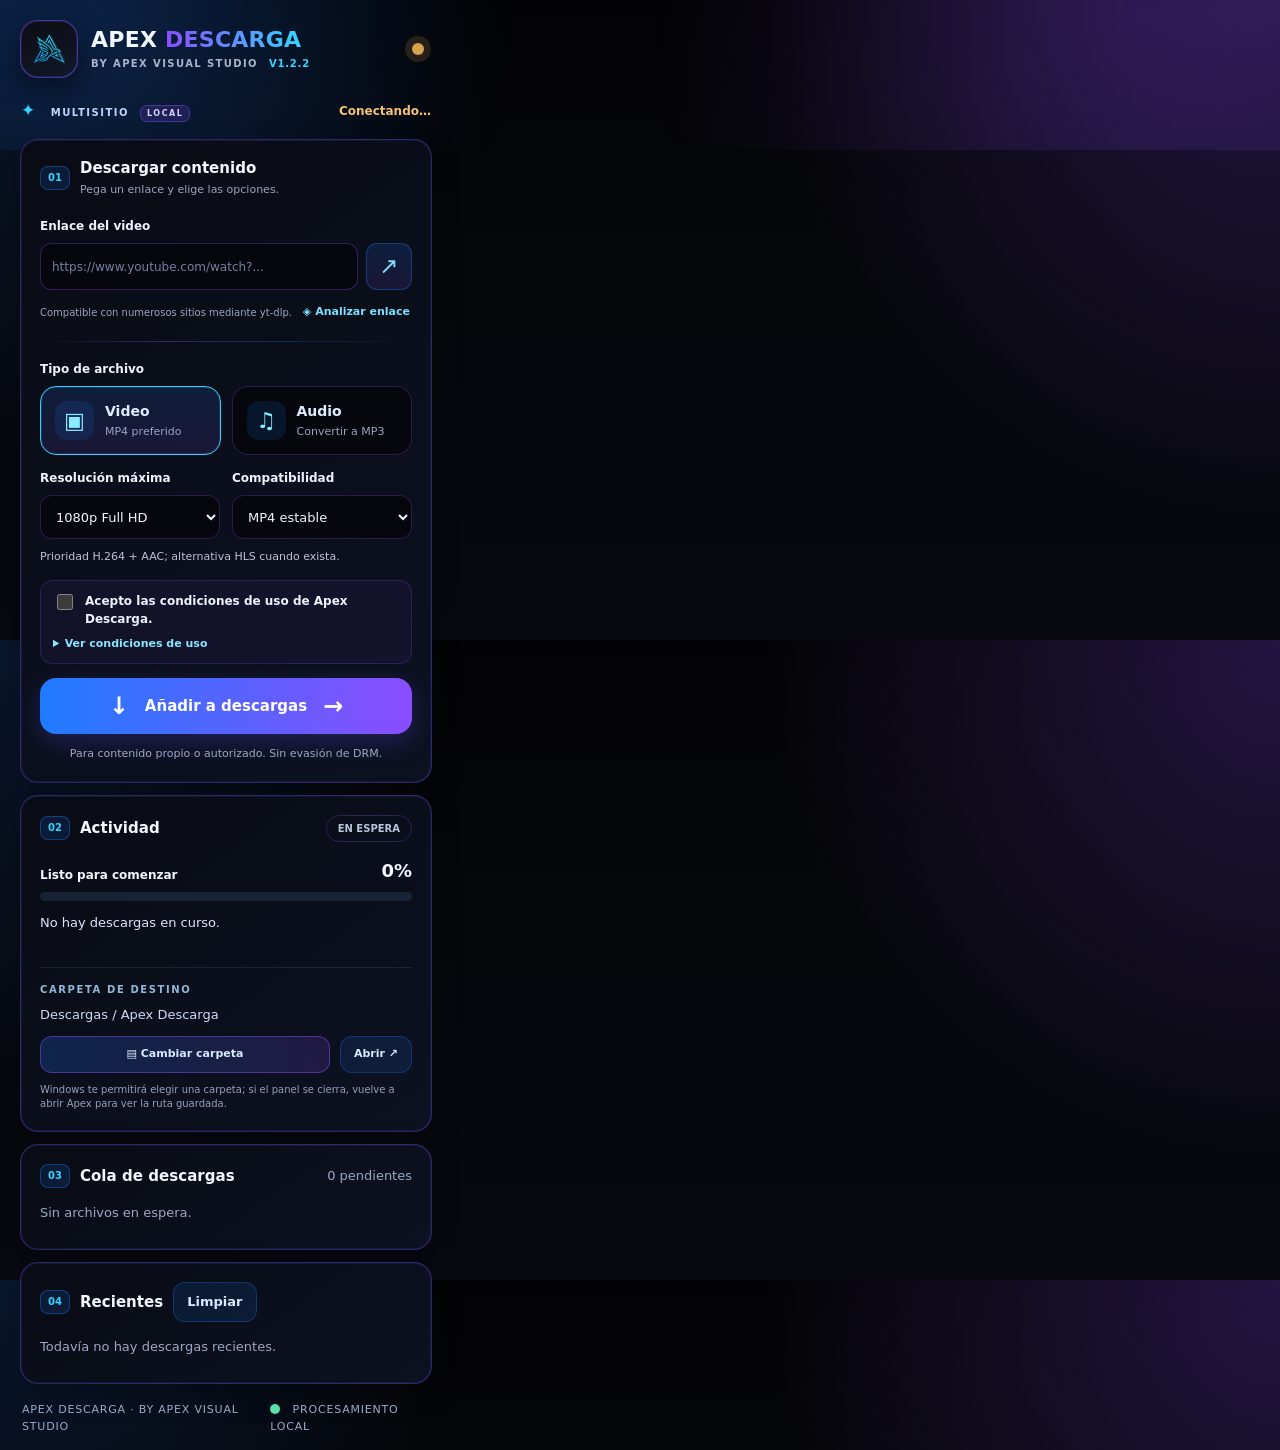
==== brave-windows/extension/popup.html @ 0d939097 "Add Apex Descarga Android 1.0.0-rc1 and Brave/Windows 1.2.2 sources, tests and legal notices" ====
<!doctype html>
<html lang="es">
<head>
  <meta charset="utf-8">
  <meta name="viewport" content="width=device-width, initial-scale=1">
  <meta name="color-scheme" content="dark">
  <title>Apex Descarga 1.2.2</title>
  <link rel="stylesheet" href="popup.css">
</head>
<body>
  <div class="halo" aria-hidden="true"></div>
  <main>
    <header class="topbar">
      <div class="brandmark" aria-hidden="true"><img src="icons/brand.png" alt=""></div>
      <div class="brand"><div class="brandname">APEX <span>DESCARGA</span></div><div class="subtitle">BY APEX VISUAL STUDIO <span class="version">V1.2.2</span></div></div>
      <div class="connection-dot" id="health" title="Comprobando conexión"></div>
    </header>
    <section class="topstatus" aria-label="Estado del sistema">
      <div><span class="spark">✦</span> MULTISITIO <span class="chip">LOCAL</span></div>
      <span class="connection" id="connection">Conectando…</span>
    </section>

    <section class="panel download-panel">
      <div class="heading"><span class="index">01</span><div><h2>Descargar contenido</h2><p>Pega un enlace y elige las opciones.</p></div></div>
      <label for="video-url" class="label">Enlace del video</label>
      <div class="url-row">
        <input id="video-url" type="url" maxlength="2000" spellcheck="false" autocomplete="off" placeholder="https://www.youtube.com/watch?..." />
        <button class="iconbtn" id="current-tab" type="button" title="Usar enlace de la pestaña activa" aria-label="Usar pestaña actual">↗</button>
      </div>
      <div class="link-actions"><span>Compatible con numerosos sitios mediante yt-dlp.</span><button id="analyze" type="button" class="textbutton">◈ Analizar enlace</button></div>

      <div id="preview" class="preview" hidden>
        <div class="preview-media"><img id="preview-image" alt="Miniatura del contenido" hidden/><div id="preview-fallback" class="preview-fallback">▶</div></div>
        <div class="preview-info"><span id="preview-site" class="preview-site">VISTA PREVIA</span><div id="preview-title" class="preview-title"></div><div id="preview-description" class="preview-description"></div><div id="preview-formats" class="preview-formats"></div></div>
      </div>
      <div class="separator"></div>
      <div class="label">Tipo de archivo</div>
      <div class="format-grid" role="group" aria-label="Tipo de archivo">
        <button id="format-mp4" class="format selected" aria-pressed="true" type="button"><span class="format-icon">▣</span><span><strong>Video</strong><small>MP4 preferido</small></span></button>
        <button id="format-mp3" class="format" aria-pressed="false" type="button"><span class="format-icon">♫</span><span><strong>Audio</strong><small>Convertir a MP3</small></span></button>
      </div>
      <div class="two-col">
        <div><label class="label" for="quality">Resolución máxima</label><select id="quality"><option value="best">Mejor disponible</option><option value="480">480p</option><option value="720">720p HD</option><option value="1080" selected>1080p Full HD</option><option value="2160">2160p 4K</option></select></div>
        <div><label class="label" for="mode">Compatibilidad</label><select id="mode"><option value="stable">MP4 estable</option><option value="compatible">Transporte HLS</option></select></div>
      </div>
      <p id="mode-help" class="explain">Prioridad H.264 + AAC; alternativa HLS cuando exista.</p>

      <div class="terms-box">
        <label class="terms-check"><input id="accept-terms" type="checkbox"> <span>Acepto las condiciones de uso de Apex Descarga.</span></label>
        <details class="terms-details">
          <summary>Ver condiciones de uso</summary>
          <div class="terms-copy">
            <p><strong>Uso autorizado:</strong> Apex Descarga se destina únicamente a guardar contenido propio o aquel que tengas permiso de descargar. No permite eludir DRM ni otras restricciones de acceso.</p>
            <p><strong>Privacidad:</strong> Apex Descarga y Apex Visual Studio no recopilan información personal para sus propios servidores, no incorporan telemetría ni venden datos de uso. Los enlaces procesados, la cola, el historial, las preferencias, la aceptación de estas condiciones y la ruta de descarga se guardan localmente en tu navegador o computadora para que la aplicación funcione. No se envían a servidores de Apex.</p>
            <p><strong>Sitios externos:</strong> al analizar o descargar contenido, yt-dlp contacta los sitios de origen, que pueden recibir solicitudes técnicas y aplicar sus propias políticas de privacidad. Las miniaturas también pueden cargarse desde servidores externos.</p>
            <p><strong>Seguridad:</strong> los archivos de terceros pueden contener contenido malicioso. Apex Visual Studio no garantiza que los archivos descargados estén libres de virus o malware y no asume responsabilidad por daños derivados de archivos de terceros, en la medida permitida por la ley. Revisa los archivos con tu antivirus antes de abrirlos. Este aviso no elimina los derechos de protección aplicables al usuario.</p>
          </div>
        </details>
      </div>

      <button id="download" class="primary" type="button"><span class="downicon">↓</span><span id="cta-label">Añadir a descargas</span><span class="arrow">→</span></button>
      <p class="legal">Para contenido propio o autorizado. Sin evasión de DRM.</p>
    </section>

    <section class="panel active-panel">
      <div class="heading horizontal"><span class="index">02</span><h2>Actividad</h2><span class="pill" id="job-pill">EN ESPERA</span></div>
      <div class="job-line"><span id="job-state">Listo para comenzar</span><span id="percent">0%</span></div>
      <div class="progress" role="progressbar" aria-label="Progreso de descarga" aria-valuemin="0" aria-valuemax="100" aria-valuenow="0" id="progress"><span id="bar"></span></div>
      <p id="job-detail" class="detail">No hay descargas en curso.</p>
      <div id="error" class="error" role="alert" hidden></div>
      <div id="file" class="file" hidden></div>
      <button id="cancel" type="button" class="outline danger" hidden>✕ Cancelar descarga actual</button>
      <div class="destination"><div class="destination-title">CARPETA DE DESTINO</div><div class="destination-row"><span id="folder" title="Ubicación de descargas">Descargas / Apex Descarga</span></div><div class="destination-actions"><button id="choose-folder" type="button" class="smallbtn choose-folder">▤ Cambiar carpeta</button><button id="open-folder" type="button" class="smallbtn">Abrir ↗</button></div><p class="destination-tip" id="folder-tip">Windows te permitirá elegir una carpeta; si el panel se cierra, vuelve a abrir Apex para ver la ruta guardada.</p></div>
    </section>

    <section class="panel queue-panel">
      <div class="heading horizontal"><span class="index">03</span><h2>Cola de descargas</h2><span id="queue-count" class="queue-count">0 pendientes</span></div>
      <div id="queue" class="queue-list"><p class="empty">Sin archivos en espera.</p></div>
      <div class="queue-tools"><button id="resume-queue" class="textbutton" type="button" hidden>▶ Reanudar cola</button><button id="clear-queue" class="textbutton muted" type="button" hidden>Vaciar cola</button></div>
    </section>

    <section class="panel history-panel">
      <div class="heading horizontal"><span class="index">04</span><h2>Recientes</h2><button id="clear-history" type="button" class="smallbtn">Limpiar</button></div>
      <div id="history" class="history"><p class="empty">Todavía no hay descargas recientes.</p></div>
    </section>
    <footer><span>APEX DESCARGA · BY APEX VISUAL STUDIO</span><span><i class="privacy-dot"></i> PROCESAMIENTO LOCAL</span></footer>
  </main>
  <script src="popup.js"></script>
</body>
</html>
---- brave-windows/extension/popup.css ----
:root{color-scheme:dark;--bg:#060608;--bg2:#0c0a12;--panel:#090c14;--panel2:#101423;--edge:#5f3cc8;--edge2:#1a81ff;--text:#f3f7ff;--muted:#99a4be;--aqua:#33d4ff;--blue:#1f7bff;--purple:#8a4dff;--good:#57e1a8;--bad:#ff7d93}
*{box-sizing:border-box}html,body{margin:0;padding:0}body{width:452px;max-height:640px;overflow:auto;background:radial-gradient(circle at 100% 0%,rgba(138,77,255,.24),transparent 36%),radial-gradient(circle at 0% 0%,rgba(31,123,255,.16),transparent 32%),linear-gradient(180deg,#030305,#06070b 45%,#080911 100%);color:var(--text);font:13px/1.5 system-ui,-apple-system,'Segoe UI',Arial,sans-serif}
button,input,select{font:inherit}button{cursor:pointer;transition:background .18s,border-color .18s,transform .14s,box-shadow .18s}button:active{transform:translateY(1px)}button:disabled{opacity:.5;cursor:not-allowed}button:focus-visible,input:focus-visible,select:focus-visible,summary:focus-visible{outline:2px solid #a28dff;outline-offset:2px}.halo{position:fixed;inset:0 0 auto 0;height:150px;pointer-events:none;background:radial-gradient(circle at 88% 10%,rgba(138,77,255,.18),transparent 42%),radial-gradient(circle at 8% 10%,rgba(31,123,255,.14),transparent 35%)}main{position:relative;padding:20px 20px 15px}.topbar{display:flex;align-items:center;gap:13px}.brandmark{width:58px;height:58px;border-radius:18px;display:grid;place-items:center;background:linear-gradient(160deg,#0d0d12,#11182a);border:1px solid rgba(138,77,255,.55);box-shadow:0 10px 28px rgba(0,0,0,.45),0 0 0 1px rgba(31,123,255,.16) inset}.brandmark img{width:40px;height:40px;object-fit:contain;border-radius:10px}.brand{flex:1;min-width:0}.brandname{font-weight:900;font-size:22px;letter-spacing:.25px;line-height:1.18}.brandname span{background:linear-gradient(90deg,var(--purple),var(--aqua));-webkit-background-clip:text;background-clip:text;color:transparent}.subtitle{font-size:10px;font-weight:780;color:#a9b3cc;letter-spacing:1.4px;margin-top:4px}.version{color:var(--aqua);letter-spacing:.8px;margin-left:6px}.connection-dot{width:12px;height:12px;margin-right:8px;border-radius:50%;background:#d8a14b;box-shadow:0 0 0 7px rgba(216,161,75,.16)}.connection-dot.good{background:var(--good);box-shadow:0 0 0 7px rgba(87,225,168,.12)}.connection-dot.bad{background:var(--bad);box-shadow:0 0 0 7px rgba(255,125,147,.12)}.topstatus{display:flex;align-items:center;justify-content:space-between;margin:20px 1px 15px;font-weight:800;font-size:10px;color:#bdd6ff;letter-spacing:1.5px}.spark{color:var(--aqua);font-size:17px;margin-right:9px}.chip{background:rgba(138,77,255,.16);color:#d9cfff;font-size:8px;border:1px solid rgba(138,77,255,.42);border-radius:7px;padding:3px 6px;margin-left:6px}.connection{font-size:12px;font-weight:600;color:#f6c271;letter-spacing:0}.connection.good{color:var(--good)}.connection.bad{color:var(--bad)}.panel{background:linear-gradient(145deg,rgba(9,12,20,.98),rgba(13,18,34,.98));border:1px solid rgba(138,77,255,.34);box-shadow:0 10px 28px rgba(0,0,0,.25),0 0 0 1px rgba(31,123,255,.12) inset;border-radius:18px;padding:19px;margin-bottom:12px}.heading{display:flex;align-items:center;gap:10px;margin-bottom:19px}.heading h2{font-size:15px;line-height:1.2;letter-spacing:.05px;margin:0;font-weight:760}.heading p{font-size:11px;color:var(--muted);margin:5px 0 0}.heading.horizontal{margin-bottom:15px}.index{font-size:10px;font-weight:850;color:var(--aqua);background:rgba(31,123,255,.14);border:1px solid rgba(31,123,255,.38);border-radius:8px;padding:5px 7px;line-height:1.2}.label{font-size:12px;font-weight:690;color:#edf3ff;display:block;margin:0 0 8px}.url-row{display:flex;gap:8px}.url-row input{flex:1;min-width:0;height:47px;background:#05070d;color:#eef5ff;border:1px solid rgba(138,77,255,.32);border-radius:11px;padding:0 11px;font-size:12px}.url-row input::placeholder{color:#7480a0}.iconbtn{min-width:46px;height:47px;border-radius:11px;background:linear-gradient(180deg,rgba(31,123,255,.16),rgba(138,77,255,.12));color:#84dfff;border:1px solid rgba(31,123,255,.35);font-size:23px}.iconbtn:hover{background:linear-gradient(180deg,rgba(31,123,255,.24),rgba(138,77,255,.2))}.link-actions{display:flex;align-items:center;justify-content:space-between;gap:8px;color:var(--muted);font-size:10px;margin:9px 0 15px}.link-actions span{flex:1}.textbutton{border:0;background:none;color:#7ae0ff;padding:5px 2px;font-weight:700;font-size:11px;white-space:nowrap}.textbutton:hover{text-decoration:underline;color:#bdefff}.textbutton.muted{color:#aeb7ce}.preview{display:flex;gap:12px;padding:10px;background:#070b13;border:1px solid rgba(31,123,255,.32);border-radius:13px;margin:4px 0 15px}.preview[hidden]{display:none}.preview-media{width:107px;height:74px;border-radius:9px;background:#10182a;overflow:hidden;flex-shrink:0;display:grid;place-items:center}.preview-media img{height:100%;width:100%;object-fit:cover}.preview-fallback{font-size:28px;color:#9fe7ff}.preview-title{font-weight:760;font-size:13px}.preview-description,.preview-formats{font-size:10px;color:#9db0d5;margin-top:3px}.preview-site{display:inline-block;font-size:9px;letter-spacing:1px;font-weight:800;background:rgba(138,77,255,.14);color:#decfff;border:1px solid rgba(138,77,255,.3);padding:3px 6px;border-radius:999px;margin-bottom:7px}.separator{height:1px;background:linear-gradient(90deg,transparent,rgba(138,77,255,.35),rgba(31,123,255,.25),transparent);margin:10px 0 18px}.format-grid{display:grid;grid-template-columns:1fr 1fr;gap:11px;margin-bottom:14px}.format{display:flex;align-items:center;gap:11px;justify-content:flex-start;padding:14px 14px;border-radius:16px;border:1px solid rgba(138,77,255,.28);background:#05070d;color:#dceeff;text-align:left}.format:hover{border-color:rgba(31,123,255,.45)}.format.selected{background:linear-gradient(180deg,rgba(31,123,255,.15),rgba(138,77,255,.12));border-color:#31cfff;box-shadow:0 0 0 1px rgba(49,207,255,.16) inset}.format-icon{width:39px;height:39px;display:grid;place-items:center;border-radius:12px;background:rgba(31,123,255,.13);color:#86ecff;font-size:22px}.format strong{display:block;font-size:14px;font-weight:760}.format small{display:block;color:var(--muted);font-size:11px;margin-top:2px}.two-col{display:grid;grid-template-columns:1fr 1fr;gap:12px;margin-bottom:10px}select{width:100%;height:44px;background:#05070d;color:#edf5ff;border:1px solid rgba(138,77,255,.28);border-radius:12px;padding:0 11px}.explain{margin:0 0 14px;font-size:11px;color:#b9c4db}.terms-box{margin:0 0 14px;padding:11px 12px;border:1px solid rgba(138,77,255,.24);background:rgba(138,77,255,.06);border-radius:13px}.terms-check{display:flex;gap:9px;align-items:flex-start;font-size:12px;font-weight:650;color:#ecf4ff}.terms-check input{margin-top:2px;accent-color:#8a4dff}.terms-details{margin-top:8px}.terms-details summary{cursor:pointer;color:#8ae5ff;font-size:11px;font-weight:700}.terms-copy{font-size:11px;color:#cbd4e7;margin-top:8px}.terms-copy p{margin:0 0 8px}.primary{width:100%;height:56px;border:0;border-radius:16px;background:linear-gradient(90deg,var(--blue),var(--purple));color:#fff;font-size:15px;font-weight:860;display:flex;align-items:center;justify-content:center;gap:16px;box-shadow:0 8px 24px rgba(90,84,255,.25)}.primary:hover{filter:brightness(1.06)}.primary:disabled{filter:saturate(.8);opacity:.65}.downicon,.arrow{font-size:24px;line-height:1}.legal{font-size:11px;color:#9ca9c7;text-align:center;margin:12px 4px 0}.pill{margin-left:auto;border:1px solid rgba(138,77,255,.28);border-radius:999px;padding:5px 11px;font-size:10px;font-weight:800;color:#b6c4e0}.pill.running{color:#85ecff;border-color:rgba(31,123,255,.45)}.pill.done{color:var(--good);border-color:rgba(87,225,168,.35)}.pill.error,.pill.cancelled{color:var(--bad);border-color:rgba(255,125,147,.35)}.job-line{display:flex;align-items:flex-end;justify-content:space-between;font-size:12px;font-weight:760;margin-bottom:8px}.job-line span:last-child{font-size:18px}.progress{height:9px;background:#182235;border-radius:999px;overflow:hidden}.progress span{display:block;height:100%;width:0;background:linear-gradient(90deg,var(--blue),var(--purple),var(--aqua))}.detail{min-height:38px;margin:12px 0 0;color:#dbe5ff}.error{margin-top:10px;padding:12px 13px;border-radius:14px;background:#5b1e31;color:#ffd4da;border:1px solid #97304c}.file{margin-top:10px;padding:8px 10px;border-radius:11px;background:rgba(87,225,168,.12);color:#c9ffea;border:1px solid rgba(87,225,168,.28)}.outline{margin-top:11px;width:100%;height:42px;border-radius:12px;background:transparent;color:#f2f6ff;border:1px solid rgba(255,255,255,.2)}.outline.danger{border-color:rgba(255,125,147,.35);color:#ffd7de}.destination{margin-top:16px;padding-top:14px;border-top:1px solid rgba(255,255,255,.08)}.destination-title{font-size:10px;letter-spacing:1.6px;color:#8fb8d8;font-weight:850;margin-bottom:8px}.destination-row{display:flex;align-items:center;justify-content:space-between;gap:9px}#folder{display:block;white-space:nowrap;overflow:hidden;text-overflow:ellipsis;color:#cfdaf2}.smallbtn,.removebtn{border:1px solid rgba(31,123,255,.3);background:rgba(31,123,255,.12);color:#d6ecff;border-radius:12px;padding:9px 13px;font-weight:760}.smallbtn:hover,.removebtn:hover{background:rgba(31,123,255,.18)}.queue-item,.history-item{display:flex;gap:10px;align-items:flex-start;padding:9px 0;border-top:1px solid rgba(255,255,255,.06)}.queue-item:first-child,.history-item:first-child{border-top:0;padding-top:0}.queue-no{width:23px;height:23px;display:grid;place-items:center;border-radius:999px;background:rgba(31,123,255,.15);color:#8ee9ff;font-size:11px;font-weight:900;flex-shrink:0}.queue-name,.history-main{min-width:0;flex:1}.queue-title,.history-title{font-weight:700;white-space:nowrap;overflow:hidden;text-overflow:ellipsis}.queue-sub,.history-meta{font-size:10px;color:#9aa8c5;margin-top:2px}.queue-tools{display:flex;justify-content:space-between;gap:8px;margin-top:6px}.history-bullet{width:10px;height:10px;border-radius:999px;background:var(--good);margin-top:5px;flex-shrink:0}.history-bullet.error,.history-bullet.cancelled{background:var(--bad)}.empty{color:#9aa7c6;margin:8px 0}.queue-count{margin-left:auto;color:#9aa9c5}footer{display:flex;justify-content:space-between;align-items:center;padding:6px 2px 0;color:#9aabc8;font-size:11px;letter-spacing:.8px}.privacy-dot{display:inline-block;width:10px;height:10px;border-radius:50%;background:var(--good);margin-right:8px;vertical-align:-1px}::-webkit-scrollbar{width:10px}::-webkit-scrollbar-thumb{background:linear-gradient(180deg,rgba(31,123,255,.4),rgba(138,77,255,.4));border-radius:999px}
/* Apex Descarga 1.2.2 - privacy and destination controls */
.terms-copy{max-height:245px;overflow-y:auto;padding-right:5px;line-height:1.55}
.terms-copy p{margin-bottom:11px}
.terms-copy strong{color:#e0d2ff}
.terms-check input{min-width:16px;min-height:16px}
.destination-actions{display:flex;justify-content:flex-end;gap:10px;margin-top:12px}
.destination-actions .smallbtn{font-size:11px}
.destination-actions .choose-folder{background:linear-gradient(90deg,rgba(31,123,255,.22),rgba(138,77,255,.16));border-color:rgba(138,77,255,.48);flex:1}
.destination-tip{font-size:10px;color:#93a2bb;line-height:1.45;margin:10px 0 0}
@media (max-width:390px){.destination-actions{flex-wrap:wrap}}
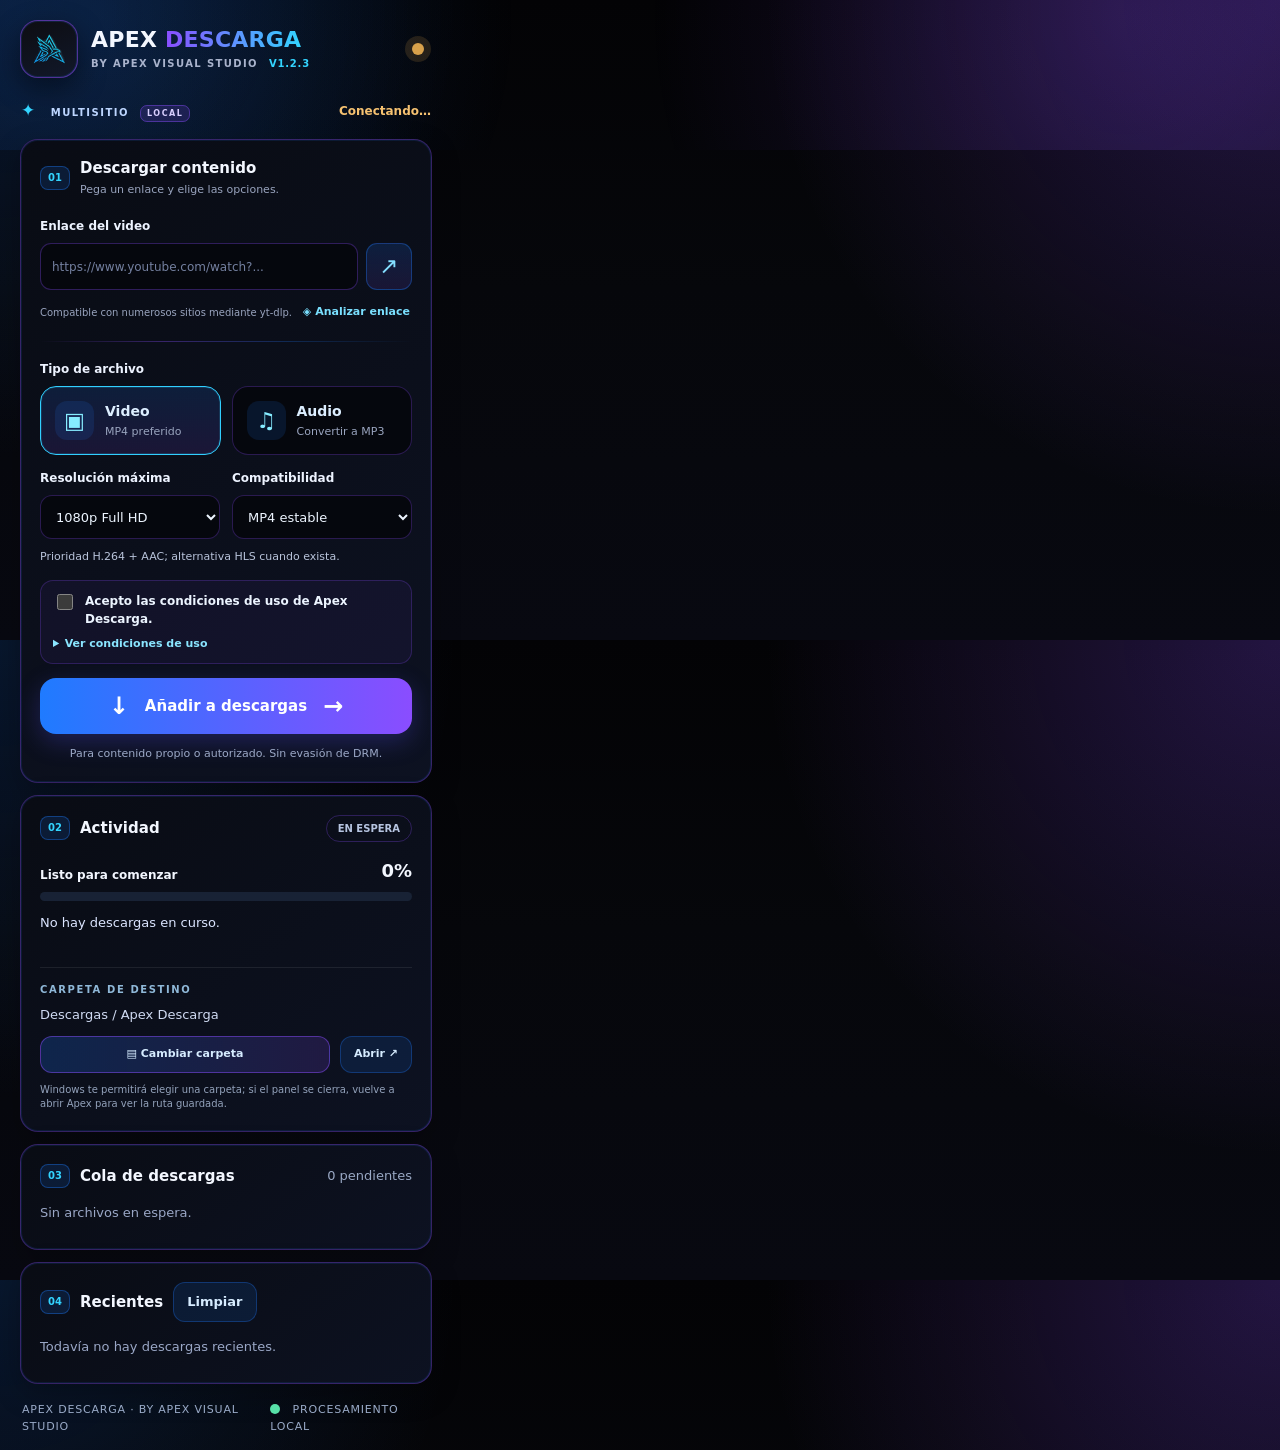
==== commit 91ada5e8: "chore(brave): prepare 1.2.3 version and native error guidance" ====
--- a/brave-windows/extension/popup.html
+++ b/brave-windows/extension/popup.html
@@ -4,7 +4,7 @@
   <meta charset="utf-8">
   <meta name="viewport" content="width=device-width, initial-scale=1">
   <meta name="color-scheme" content="dark">
-  <title>Apex Descarga 1.2.2</title>
+  <title>Apex Descarga 1.2.3</title>
   <link rel="stylesheet" href="popup.css">
 </head>
 <body>
@@ -12,7 +12,7 @@
   <main>
     <header class="topbar">
       <div class="brandmark" aria-hidden="true"><img src="icons/brand.png" alt=""></div>
-      <div class="brand"><div class="brandname">APEX <span>DESCARGA</span></div><div class="subtitle">BY APEX VISUAL STUDIO <span class="version">V1.2.2</span></div></div>
+      <div class="brand"><div class="brandname">APEX <span>DESCARGA</span></div><div class="subtitle">BY APEX VISUAL STUDIO <span class="version">V1.2.3</span></div></div>
       <div class="connection-dot" id="health" title="Comprobando conexión"></div>
     </header>
     <section class="topstatus" aria-label="Estado del sistema">
@@ -68,6 +68,7 @@
       <div class="progress" role="progressbar" aria-label="Progreso de descarga" aria-valuemin="0" aria-valuemax="100" aria-valuenow="0" id="progress"><span id="bar"></span></div>
       <p id="job-detail" class="detail">No hay descargas en curso.</p>
       <div id="error" class="error" role="alert" hidden></div>
+      <p id="native-help" class="detail" hidden>La conexión con Windows fue rechazada. Comprueba el ID de esta extensión en brave://extensions y ejecuta REPARAR_APEX.cmd desde la carpeta brave-windows de Apex Descarga 1.2.3. La reparación solicita confirmación y crea un respaldo.</p>
       <div id="file" class="file" hidden></div>
       <button id="cancel" type="button" class="outline danger" hidden>✕ Cancelar descarga actual</button>
       <div class="destination"><div class="destination-title">CARPETA DE DESTINO</div><div class="destination-row"><span id="folder" title="Ubicación de descargas">Descargas / Apex Descarga</span></div><div class="destination-actions"><button id="choose-folder" type="button" class="smallbtn choose-folder">▤ Cambiar carpeta</button><button id="open-folder" type="button" class="smallbtn">Abrir ↗</button></div><p class="destination-tip" id="folder-tip">Windows te permitirá elegir una carpeta; si el panel se cierra, vuelve a abrir Apex para ver la ruta guardada.</p></div>
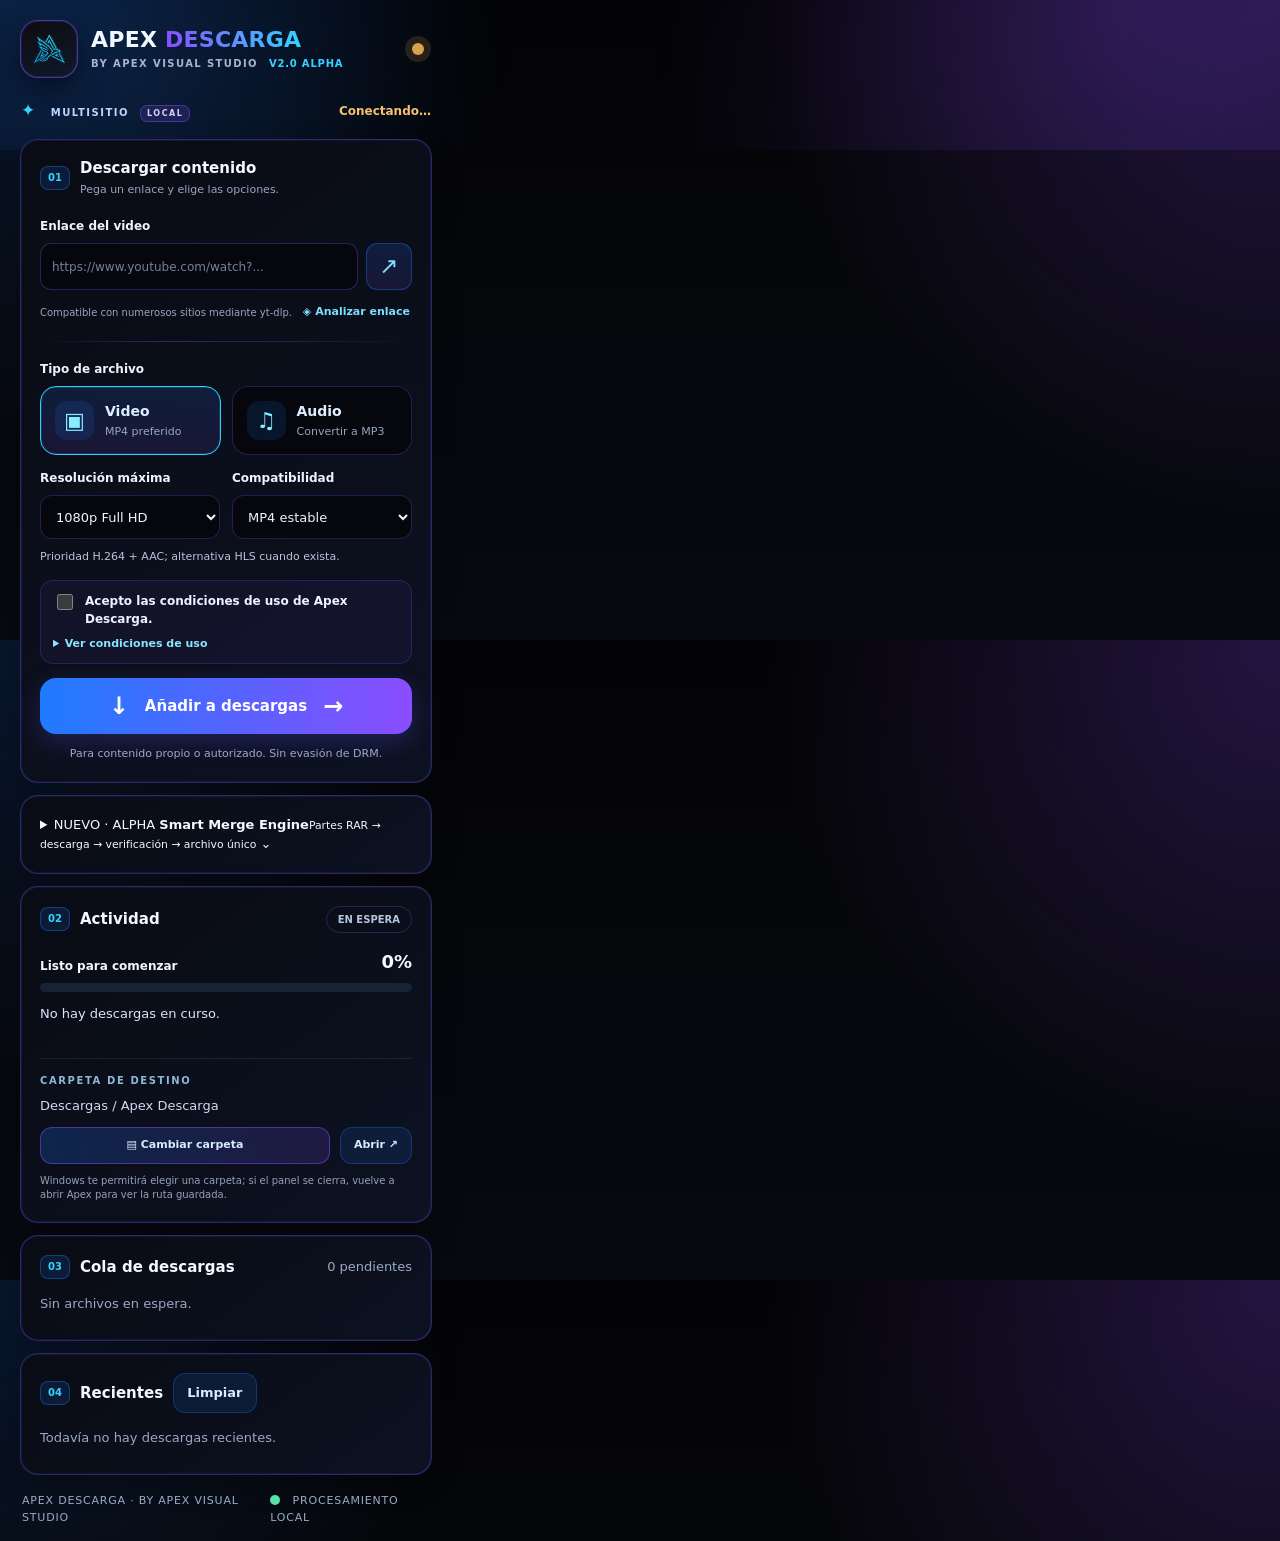
==== commit 373d19db: "feat(ui): add expandable Smart Merge panel without removing existing MP4/MP3 interface" ====
--- a/brave-windows/extension/popup.html
+++ b/brave-windows/extension/popup.html
@@ -4,7 +4,7 @@
   <meta charset="utf-8">
   <meta name="viewport" content="width=device-width, initial-scale=1">
   <meta name="color-scheme" content="dark">
-  <title>Apex Descarga 1.2.3</title>
+  <title>Apex Descarga 2.0 Alpha 1</title>
   <link rel="stylesheet" href="popup.css">
 </head>
 <body>
@@ -12,7 +12,7 @@
   <main>
     <header class="topbar">
       <div class="brandmark" aria-hidden="true"><img src="icons/brand.png" alt=""></div>
-      <div class="brand"><div class="brandname">APEX <span>DESCARGA</span></div><div class="subtitle">BY APEX VISUAL STUDIO <span class="version">V1.2.3</span></div></div>
+      <div class="brand"><div class="brandname">APEX <span>DESCARGA</span></div><div class="subtitle">BY APEX VISUAL STUDIO <span class="version">V2.0 ALPHA</span></div></div>
       <div class="connection-dot" id="health" title="Comprobando conexión"></div>
     </header>
     <section class="topstatus" aria-label="Estado del sistema">
@@ -62,13 +62,51 @@
       <p class="legal">Para contenido propio o autorizado. Sin evasión de DRM.</p>
     </section>
 
+
+    <details class="panel sm-panel" id="sm-panel">
+      <summary class="sm-toggle">
+        <span class="sm-badge">NUEVO · ALPHA</span>
+        <span class="sm-toggle-text"><strong>Smart Merge Engine</strong><small>Partes RAR → descarga → verificación → archivo único</small></span>
+        <span class="sm-arrow">⌄</span>
+      </summary>
+      <div class="sm-content">
+        <p class="sm-note">Motor local para enlaces públicos de <strong>MediaFire</strong>. Reconstruye en tu Windows con <strong>7-Zip</strong>. No crea un enlace web ni evita límites del proveedor.</p>
+        <label class="label" for="sm-urls">Enlaces de partes RAR (2 a 100, uno por línea)</label>
+        <textarea id="sm-urls" placeholder="https://www.mediafire.com/file/.../archivo.part01.rar/file&#10;https://www.mediafire.com/file/.../archivo.part02.rar/file" rows="5" spellcheck="false" maxlength="205000"></textarea>
+        <div class="sm-actions">
+          <span id="sm-count" class="sm-counter">0 enlaces</span>
+          <button id="sm-analyze" class="sm-button" type="button">◈ Analizar partes</button>
+        </div>
+        <div id="sm-analysis" class="sm-analysis" hidden></div>
+        <div class="sm-grid">
+          <div><label class="label" for="sm-parallel">En paralelo</label>
+          <select id="sm-parallel"><option value="1">1 parte</option><option value="2" selected>2 partes</option><option value="3">3 partes</option><option value="4">4 partes</option></select></div>
+          <div><label class="label" for="sm-output">Archivo final</label>
+          <select id="sm-output"><option value="zip">ZIP único</option><option value="7z">7z único</option></select></div>
+        </div>
+        <label class="sm-check"><input id="sm-cleanup" type="checkbox"> Eliminar temporales <strong>solo tras verificar</strong> el archivo final</label>
+        <label class="sm-check"><input id="sm-rights" type="checkbox"> Tengo autorización para obtener y reconstruir estos archivos.</label>
+        <button id="sm-start" type="button" class="primary sm-start" disabled><span>⇣</span> Descargar y unificar <span>→</span></button>
+        <div id="sm-progress-block" class="sm-progress-block" hidden>
+          <div class="sm-progress-head"><strong id="sm-state">Preparando…</strong><span id="sm-percent">—</span></div>
+          <div class="progress sm-track" role="progressbar" aria-label="Progreso global Smart Merge" aria-valuemin="0" aria-valuemax="100" id="sm-progress"><span id="sm-bar"></span></div>
+          <p class="sm-stage" id="sm-stage">Preparando el motor local...</p>
+          <div class="sm-data"><span id="sm-parts">Partes: —</span><span id="sm-speed">Velocidad: —</span><span id="sm-eta">Tiempo: —</span></div>
+          <div class="sm-result" id="sm-result" hidden></div>
+          <button class="sm-button sm-cancel" type="button" id="sm-cancel" hidden>✕ Cancelar unificación</button>
+        </div>
+        <p class="sm-error" id="sm-error" role="alert" hidden></p>
+        <div class="sm-server-note">◈ <strong>Descarga única mediante servidor:</strong> opción futura, requiere infraestructura autorizada. Esta Alpha produce un archivo local, no una URL pública.</div>
+      </div>
+    </details>
+
     <section class="panel active-panel">
       <div class="heading horizontal"><span class="index">02</span><h2>Actividad</h2><span class="pill" id="job-pill">EN ESPERA</span></div>
       <div class="job-line"><span id="job-state">Listo para comenzar</span><span id="percent">0%</span></div>
       <div class="progress" role="progressbar" aria-label="Progreso de descarga" aria-valuemin="0" aria-valuemax="100" aria-valuenow="0" id="progress"><span id="bar"></span></div>
       <p id="job-detail" class="detail">No hay descargas en curso.</p>
       <div id="error" class="error" role="alert" hidden></div>
-      <p id="native-help" class="detail" hidden>La conexión con Windows fue rechazada. Comprueba el ID de esta extensión en brave://extensions y ejecuta REPARAR_APEX.cmd desde la carpeta brave-windows de Apex Descarga 1.2.3. La reparación solicita confirmación y crea un respaldo.</p>
+      <p id="native-help" class="detail" hidden>La conexión con Windows fue rechazada. Comprueba el ID de esta extensión en brave://extensions y ejecuta REPARAR_APEX.cmd desde la carpeta brave-windows de Apex Descarga 2.0 Alpha 1. La reparación solicita confirmación y crea un respaldo.</p>
       <div id="file" class="file" hidden></div>
       <button id="cancel" type="button" class="outline danger" hidden>✕ Cancelar descarga actual</button>
       <div class="destination"><div class="destination-title">CARPETA DE DESTINO</div><div class="destination-row"><span id="folder" title="Ubicación de descargas">Descargas / Apex Descarga</span></div><div class="destination-actions"><button id="choose-folder" type="button" class="smallbtn choose-folder">▤ Cambiar carpeta</button><button id="open-folder" type="button" class="smallbtn">Abrir ↗</button></div><p class="destination-tip" id="folder-tip">Windows te permitirá elegir una carpeta; si el panel se cierra, vuelve a abrir Apex para ver la ruta guardada.</p></div>
@@ -87,5 +125,6 @@
     <footer><span>APEX DESCARGA · BY APEX VISUAL STUDIO</span><span><i class="privacy-dot"></i> PROCESAMIENTO LOCAL</span></footer>
   </main>
   <script src="popup.js"></script>
+  <script src="smart_merge_ui.js"></script>
 </body>
 </html>
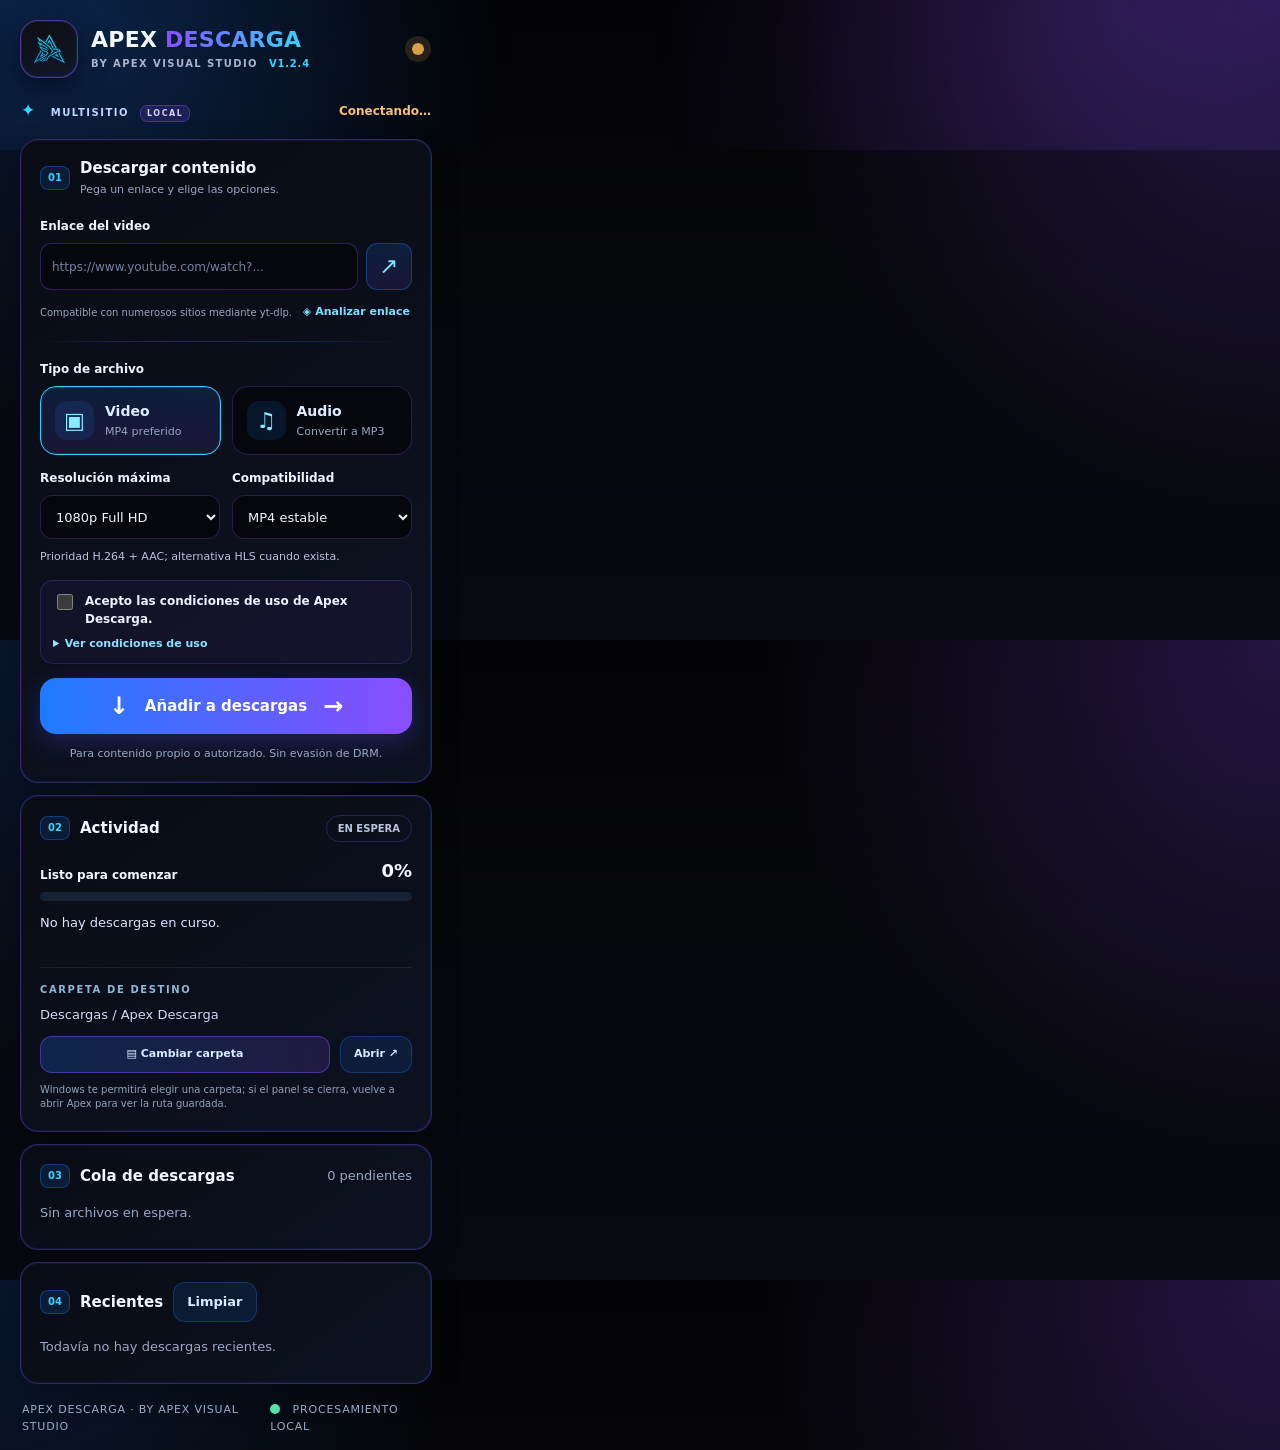
==== commit 3c3ae479: "fix(windows): clarify Threads support and organize repository for 1.2.4" ====
--- a/brave-windows/extension/popup.html
+++ b/brave-windows/extension/popup.html
@@ -4,7 +4,7 @@
   <meta charset="utf-8">
   <meta name="viewport" content="width=device-width, initial-scale=1">
   <meta name="color-scheme" content="dark">
-  <title>Apex Descarga 2.0 Alpha 1</title>
+  <title>Apex Descarga 1.2.4</title>
   <link rel="stylesheet" href="popup.css">
 </head>
 <body>
@@ -12,7 +12,7 @@
   <main>
     <header class="topbar">
       <div class="brandmark" aria-hidden="true"><img src="icons/brand.png" alt=""></div>
-      <div class="brand"><div class="brandname">APEX <span>DESCARGA</span></div><div class="subtitle">BY APEX VISUAL STUDIO <span class="version">V2.0 ALPHA</span></div></div>
+      <div class="brand"><div class="brandname">APEX <span>DESCARGA</span></div><div class="subtitle">BY APEX VISUAL STUDIO <span class="version">V1.2.4</span></div></div>
       <div class="connection-dot" id="health" title="Comprobando conexión"></div>
     </header>
     <section class="topstatus" aria-label="Estado del sistema">
@@ -62,51 +62,13 @@
       <p class="legal">Para contenido propio o autorizado. Sin evasión de DRM.</p>
     </section>
 
-
-    <details class="panel sm-panel" id="sm-panel">
-      <summary class="sm-toggle">
-        <span class="sm-badge">NUEVO · ALPHA</span>
-        <span class="sm-toggle-text"><strong>Smart Merge Engine</strong><small>Partes RAR → descarga → verificación → archivo único</small></span>
-        <span class="sm-arrow">⌄</span>
-      </summary>
-      <div class="sm-content">
-        <p class="sm-note">Motor local para enlaces públicos de <strong>MediaFire</strong>. Reconstruye en tu Windows con <strong>7-Zip</strong>. No crea un enlace web ni evita límites del proveedor.</p>
-        <label class="label" for="sm-urls">Enlaces de partes RAR (2 a 100, uno por línea)</label>
-        <textarea id="sm-urls" placeholder="https://www.mediafire.com/file/.../archivo.part01.rar/file&#10;https://www.mediafire.com/file/.../archivo.part02.rar/file" rows="5" spellcheck="false" maxlength="205000"></textarea>
-        <div class="sm-actions">
-          <span id="sm-count" class="sm-counter">0 enlaces</span>
-          <button id="sm-analyze" class="sm-button" type="button">◈ Analizar partes</button>
-        </div>
-        <div id="sm-analysis" class="sm-analysis" hidden></div>
-        <div class="sm-grid">
-          <div><label class="label" for="sm-parallel">En paralelo</label>
-          <select id="sm-parallel"><option value="1">1 parte</option><option value="2" selected>2 partes</option><option value="3">3 partes</option><option value="4">4 partes</option></select></div>
-          <div><label class="label" for="sm-output">Archivo final</label>
-          <select id="sm-output"><option value="zip">ZIP único</option><option value="7z">7z único</option></select></div>
-        </div>
-        <label class="sm-check"><input id="sm-cleanup" type="checkbox"> Eliminar temporales <strong>solo tras verificar</strong> el archivo final</label>
-        <label class="sm-check"><input id="sm-rights" type="checkbox"> Tengo autorización para obtener y reconstruir estos archivos.</label>
-        <button id="sm-start" type="button" class="primary sm-start" disabled><span>⇣</span> Descargar y unificar <span>→</span></button>
-        <div id="sm-progress-block" class="sm-progress-block" hidden>
-          <div class="sm-progress-head"><strong id="sm-state">Preparando…</strong><span id="sm-percent">—</span></div>
-          <div class="progress sm-track" role="progressbar" aria-label="Progreso global Smart Merge" aria-valuemin="0" aria-valuemax="100" id="sm-progress"><span id="sm-bar"></span></div>
-          <p class="sm-stage" id="sm-stage">Preparando el motor local...</p>
-          <div class="sm-data"><span id="sm-parts">Partes: —</span><span id="sm-speed">Velocidad: —</span><span id="sm-eta">Tiempo: —</span></div>
-          <div class="sm-result" id="sm-result" hidden></div>
-          <button class="sm-button sm-cancel" type="button" id="sm-cancel" hidden>✕ Cancelar unificación</button>
-        </div>
-        <p class="sm-error" id="sm-error" role="alert" hidden></p>
-        <div class="sm-server-note">◈ <strong>Descarga única mediante servidor:</strong> opción futura, requiere infraestructura autorizada. Esta Alpha produce un archivo local, no una URL pública.</div>
-      </div>
-    </details>
-
     <section class="panel active-panel">
       <div class="heading horizontal"><span class="index">02</span><h2>Actividad</h2><span class="pill" id="job-pill">EN ESPERA</span></div>
       <div class="job-line"><span id="job-state">Listo para comenzar</span><span id="percent">0%</span></div>
       <div class="progress" role="progressbar" aria-label="Progreso de descarga" aria-valuemin="0" aria-valuemax="100" aria-valuenow="0" id="progress"><span id="bar"></span></div>
       <p id="job-detail" class="detail">No hay descargas en curso.</p>
       <div id="error" class="error" role="alert" hidden></div>
-      <p id="native-help" class="detail" hidden>La conexión con Windows fue rechazada. Comprueba el ID de esta extensión en brave://extensions y ejecuta REPARAR_APEX.cmd desde la carpeta brave-windows de Apex Descarga 2.0 Alpha 1. La reparación solicita confirmación y crea un respaldo.</p>
+      <p id="native-help" class="detail" hidden>La conexión con Windows fue rechazada. Comprueba el ID de esta extensión en brave://extensions y ejecuta REPARAR_APEX.cmd desde la carpeta brave-windows de Apex Descarga 1.2.4. La reparación solicita confirmación y crea un respaldo.</p>
       <div id="file" class="file" hidden></div>
       <button id="cancel" type="button" class="outline danger" hidden>✕ Cancelar descarga actual</button>
       <div class="destination"><div class="destination-title">CARPETA DE DESTINO</div><div class="destination-row"><span id="folder" title="Ubicación de descargas">Descargas / Apex Descarga</span></div><div class="destination-actions"><button id="choose-folder" type="button" class="smallbtn choose-folder">▤ Cambiar carpeta</button><button id="open-folder" type="button" class="smallbtn">Abrir ↗</button></div><p class="destination-tip" id="folder-tip">Windows te permitirá elegir una carpeta; si el panel se cierra, vuelve a abrir Apex para ver la ruta guardada.</p></div>
@@ -124,7 +86,7 @@
     </section>
     <footer><span>APEX DESCARGA · BY APEX VISUAL STUDIO</span><span><i class="privacy-dot"></i> PROCESAMIENTO LOCAL</span></footer>
   </main>
+  <script src="site-policy.js"></script>
   <script src="popup.js"></script>
-  <script src="smart_merge_ui.js"></script>
 </body>
 </html>
--- a/brave-windows/extension/popup.css
+++ b/brave-windows/extension/popup.css
@@ -11,3 +11,34 @@
 .destination-actions .choose-folder{background:linear-gradient(90deg,rgba(31,123,255,.22),rgba(138,77,255,.16));border-color:rgba(138,77,255,.48);flex:1}
 .destination-tip{font-size:10px;color:#93a2bb;line-height:1.45;margin:10px 0 0}
 @media (max-width:390px){.destination-actions{flex-wrap:wrap}}
+
+
+/* Smart Merge 2.0 Alpha: isolated style; legacy MP4/MP3 UI unchanged. */
+.sm-panel{padding:0;overflow:hidden;border-color:rgba(77,220,255,.3)}
+.sm-toggle{display:flex;align-items:center;gap:10px;padding:18px 16px;cursor:pointer;list-style:none;background:linear-gradient(105deg,rgba(26,108,210,.12),rgba(133,67,203,.09))}
+.sm-toggle::-webkit-details-marker{display:none}
+.sm-badge{align-self:flex-start;white-space:nowrap;font-size:8px;font-weight:900;letter-spacing:.35px;color:#8fe8ff;background:rgba(39,155,235,.14);border:1px solid rgba(77,220,255,.32);padding:4px 6px;border-radius:6px;margin-top:1px}
+.sm-toggle-text{min-width:0;flex:1}.sm-toggle-text strong{display:block;font-size:14px;font-weight:850;color:#e9f8ff}.sm-toggle-text small{display:block;font-size:10px;color:#98a9c7;margin-top:4px;line-height:1.45}
+.sm-arrow{font-size:24px;color:#82d8ff;transition:transform .2s}.sm-panel[open] .sm-arrow{transform:rotate(180deg)}
+.sm-content{padding:4px 16px 18px;border-top:1px solid rgba(77,220,255,.12)}
+.sm-note{font-size:11px;color:#a9bcda;line-height:1.6;margin:13px 0 16px}.sm-note strong{color:#cbeeff}
+#sm-urls{width:100%;min-height:112px;resize:vertical;max-height:230px;background:#060b15;border:1px solid rgba(94,146,221,.34);color:#eef6ff;font:11px/1.5 Consolas,monospace;outline:0;border-radius:11px;padding:11px;word-break:break-all}
+#sm-urls:focus{border-color:#55cefa;box-shadow:0 0 0 2px rgba(85,206,250,.09)}
+#sm-urls::placeholder{color:#74849f}
+.sm-actions{display:flex;justify-content:space-between;align-items:center;gap:12px;margin:10px 0 12px}
+.sm-counter{font-size:10px;color:#a3b9db}
+.sm-button{border:1px solid rgba(80,196,243,.32);border-radius:10px;padding:9px 12px;background:rgba(31,130,204,.13);color:#bcf0ff;font-weight:750;font-size:11px}
+.sm-button:hover{background:rgba(31,130,204,.24)}
+.sm-grid{display:grid;grid-template-columns:1fr 1fr;gap:10px;margin:13px 0}.sm-grid select{height:39px;font-size:11px;padding:0 7px}
+.sm-check{display:flex;gap:8px;align-items:flex-start;color:#b5c5dd;font-size:10px;margin:12px 0;line-height:1.5}.sm-check input{margin-top:2px;accent-color:#49cefa;flex-shrink:0}.sm-check strong{color:#e6f7ff}
+.sm-start{height:47px;border-radius:12px;font-size:12px;margin:15px 0 0;gap:10px}
+.sm-analysis{padding:12px;background:#0d1726;border:1px solid rgba(80,196,243,.25);border-radius:10px;font-size:11px;color:#bfe5ff;line-height:1.5;white-space:pre-wrap;overflow-wrap:anywhere}
+.sm-progress-block{margin-top:16px;padding:14px 12px;border:1px solid rgba(140,105,243,.3);border-radius:12px;background:rgba(13,21,41,.9)}
+.sm-progress-head{display:flex;justify-content:space-between;gap:12px;align-items:center;font-size:12px}.sm-progress-head strong{font-weight:760}.sm-progress-head span{font-size:17px;font-weight:850;color:#76deff}
+.sm-track{margin:11px 0 0;height:8px}.sm-stage{font-size:11px;color:#a6b9d4;margin:12px 0 8px}
+.sm-data{display:flex;flex-wrap:wrap;gap:7px;color:#8a9fbc;font-size:10px}.sm-data span{border-radius:7px;background:rgba(42,67,103,.35);padding:5px 7px}
+.sm-result{margin-top:12px;overflow-wrap:anywhere;background:rgba(87,225,168,.08);border:1px solid rgba(87,225,168,.32);padding:11px;border-radius:9px;color:#bcffe3;font-size:11px}
+.sm-cancel{margin-top:12px;width:100%;color:#ffbed0;border-color:rgba(255,105,146,.42)}
+.sm-error{color:#ffd2db;background:rgba(154,39,73,.18);border:1px solid rgba(255,93,145,.3);border-radius:9px;padding:10px;font-size:11px;overflow-wrap:anywhere}
+.sm-server-note{font-size:10px;color:#9aabca;line-height:1.55;margin-top:16px;border-top:1px solid rgba(255,255,255,.08);padding-top:12px}
+.sm-server-note strong{color:#e1d2ff}
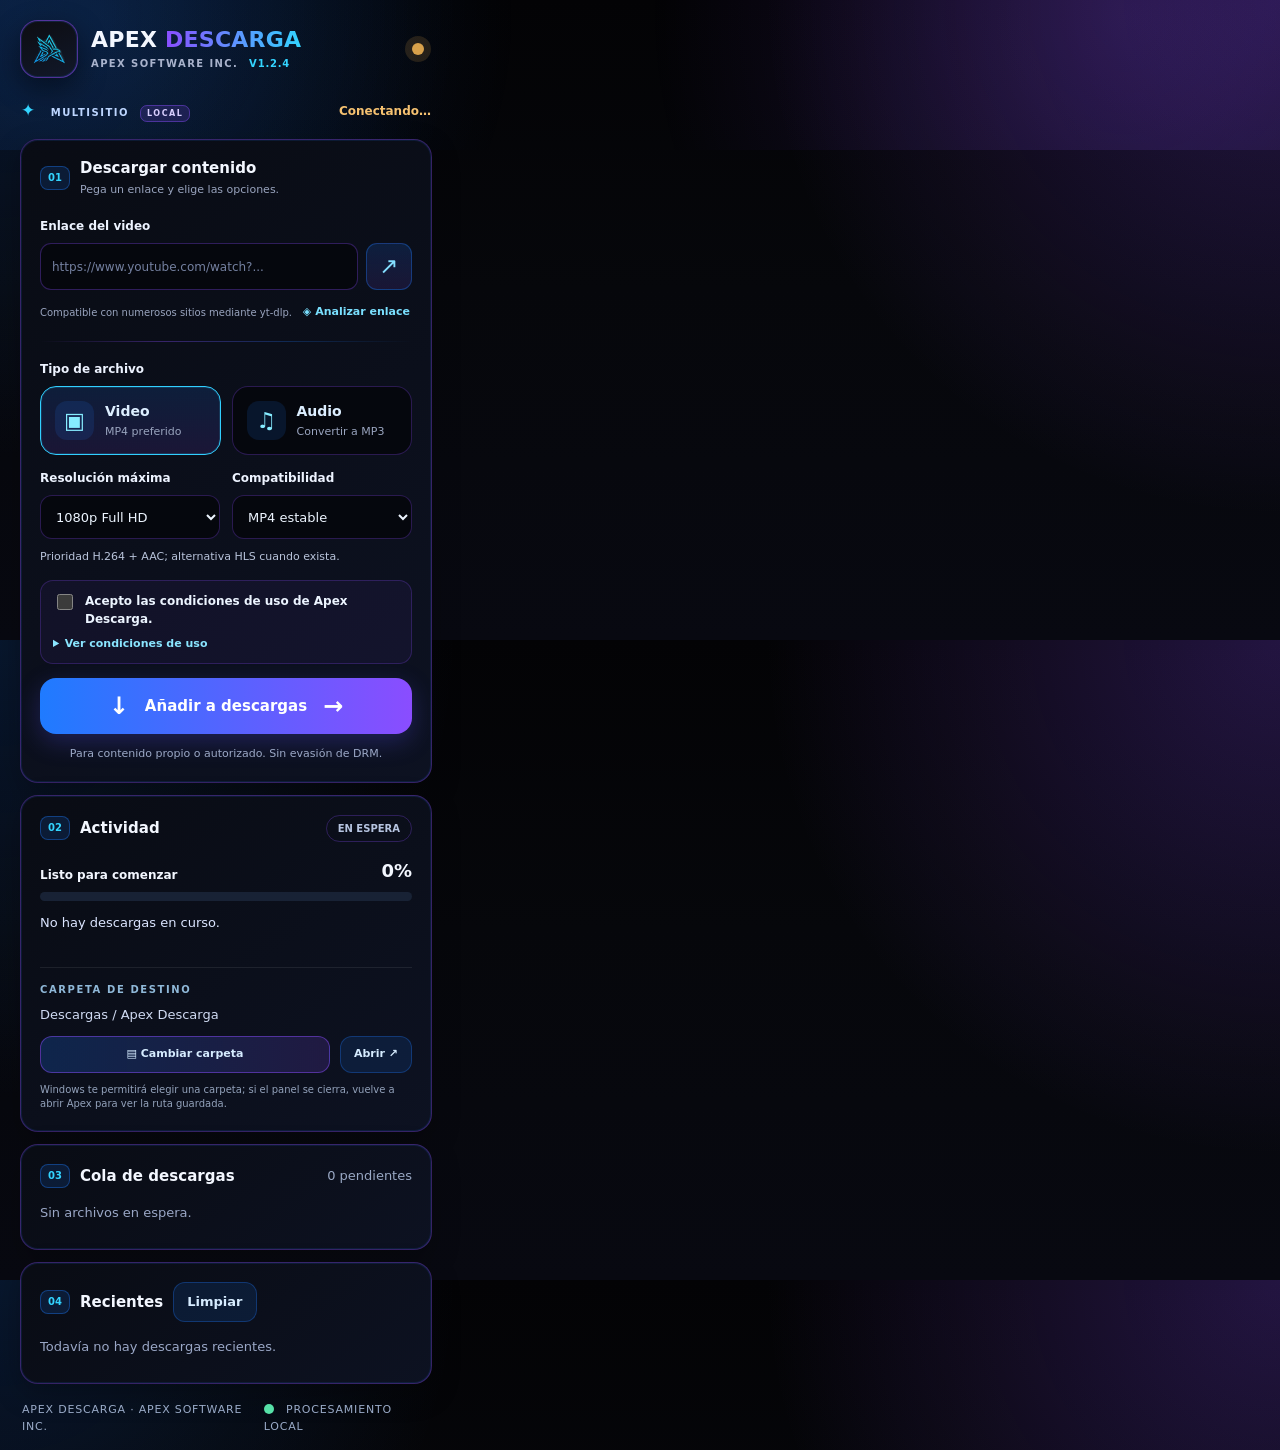
==== commit ebbe966c: "fix(branding): unify project identity as Apex Software Inc." ====
--- a/brave-windows/extension/popup.html
+++ b/brave-windows/extension/popup.html
@@ -12,7 +12,7 @@
   <main>
     <header class="topbar">
       <div class="brandmark" aria-hidden="true"><img src="icons/brand.png" alt=""></div>
-      <div class="brand"><div class="brandname">APEX <span>DESCARGA</span></div><div class="subtitle">BY APEX VISUAL STUDIO <span class="version">V1.2.4</span></div></div>
+      <div class="brand"><div class="brandname">APEX <span>DESCARGA</span></div><div class="subtitle">APEX SOFTWARE INC. <span class="version">V1.2.4</span></div></div>
       <div class="connection-dot" id="health" title="Comprobando conexión"></div>
     </header>
     <section class="topstatus" aria-label="Estado del sistema">
@@ -51,9 +51,9 @@
           <summary>Ver condiciones de uso</summary>
           <div class="terms-copy">
             <p><strong>Uso autorizado:</strong> Apex Descarga se destina únicamente a guardar contenido propio o aquel que tengas permiso de descargar. No permite eludir DRM ni otras restricciones de acceso.</p>
-            <p><strong>Privacidad:</strong> Apex Descarga y Apex Visual Studio no recopilan información personal para sus propios servidores, no incorporan telemetría ni venden datos de uso. Los enlaces procesados, la cola, el historial, las preferencias, la aceptación de estas condiciones y la ruta de descarga se guardan localmente en tu navegador o computadora para que la aplicación funcione. No se envían a servidores de Apex.</p>
+            <p><strong>Privacidad:</strong> Apex Descarga y Apex Software Inc. no recopilan información personal para sus propios servidores, no incorporan telemetría ni venden datos de uso. Los enlaces procesados, la cola, el historial, las preferencias, la aceptación de estas condiciones y la ruta de descarga se guardan localmente en tu navegador o computadora para que la aplicación funcione. No se envían a servidores de Apex.</p>
             <p><strong>Sitios externos:</strong> al analizar o descargar contenido, yt-dlp contacta los sitios de origen, que pueden recibir solicitudes técnicas y aplicar sus propias políticas de privacidad. Las miniaturas también pueden cargarse desde servidores externos.</p>
-            <p><strong>Seguridad:</strong> los archivos de terceros pueden contener contenido malicioso. Apex Visual Studio no garantiza que los archivos descargados estén libres de virus o malware y no asume responsabilidad por daños derivados de archivos de terceros, en la medida permitida por la ley. Revisa los archivos con tu antivirus antes de abrirlos. Este aviso no elimina los derechos de protección aplicables al usuario.</p>
+            <p><strong>Seguridad:</strong> los archivos de terceros pueden contener contenido malicioso. Apex Software Inc. no garantiza que los archivos descargados estén libres de virus o malware y no asume responsabilidad por daños derivados de archivos de terceros, en la medida permitida por la ley. Revisa los archivos con tu antivirus antes de abrirlos. Este aviso no elimina los derechos de protección aplicables al usuario.</p>
           </div>
         </details>
       </div>
@@ -84,7 +84,7 @@
       <div class="heading horizontal"><span class="index">04</span><h2>Recientes</h2><button id="clear-history" type="button" class="smallbtn">Limpiar</button></div>
       <div id="history" class="history"><p class="empty">Todavía no hay descargas recientes.</p></div>
     </section>
-    <footer><span>APEX DESCARGA · BY APEX VISUAL STUDIO</span><span><i class="privacy-dot"></i> PROCESAMIENTO LOCAL</span></footer>
+    <footer><span>APEX DESCARGA · APEX SOFTWARE INC.</span><span><i class="privacy-dot"></i> PROCESAMIENTO LOCAL</span></footer>
   </main>
   <script src="site-policy.js"></script>
   <script src="popup.js"></script>
